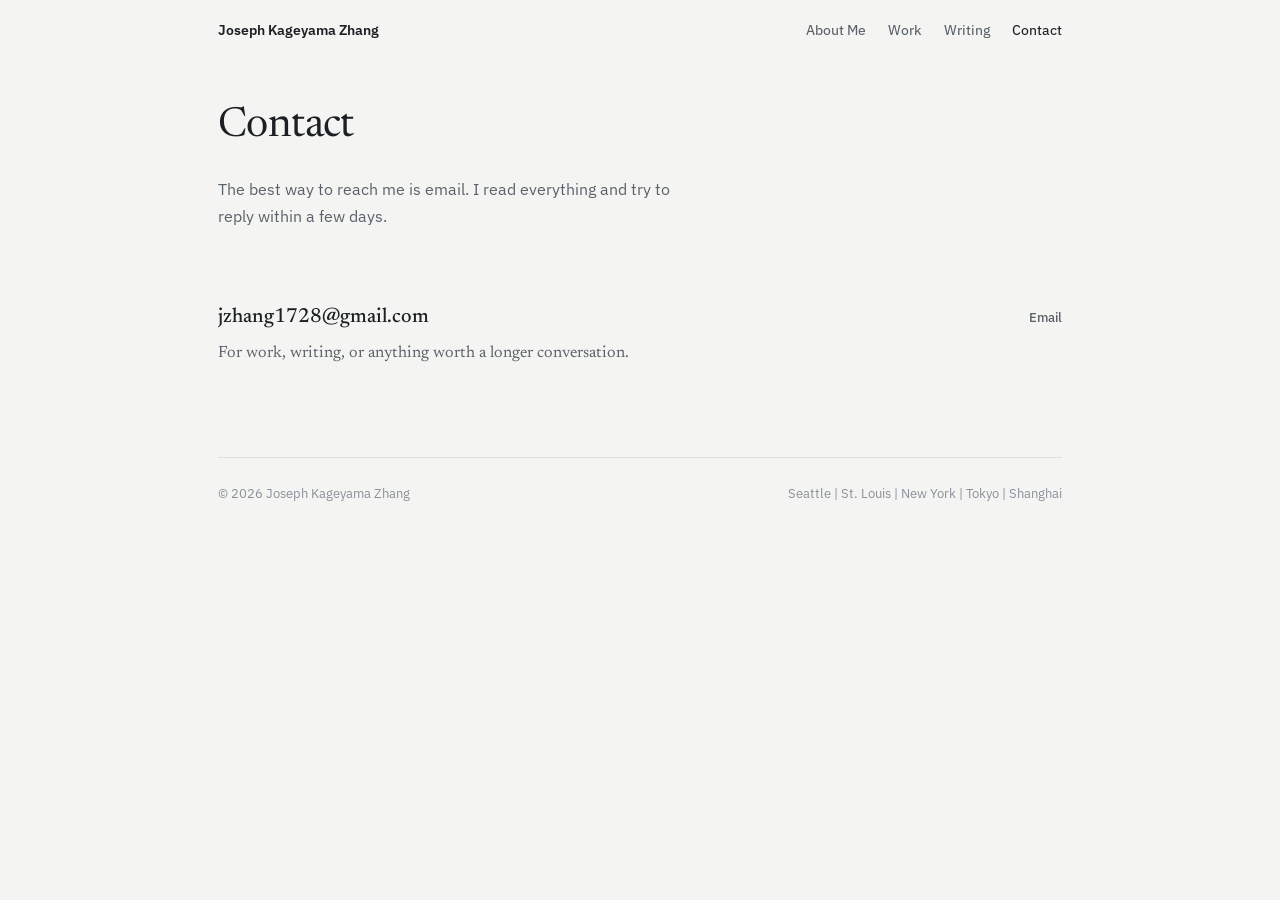
==== contact/index.html @ dd4a356c "Added Contact" ====
<!DOCTYPE html>
<html lang="en">
<head>
<meta charset="UTF-8">
<meta name="viewport" content="width=device-width, initial-scale=1.0">
<title>Contact — Joseph Kageyama Zhang</title>
<link rel="preconnect" href="https://fonts.googleapis.com">
<link rel="preconnect" href="https://fonts.gstatic.com" crossorigin>
<link href="https://fonts.googleapis.com/css2?family=Newsreader:ital,opsz,wght@0,6..72,400;0,6..72,500;1,6..72,400&family=IBM+Plex+Mono:wght@400;500&family=IBM+Plex+Sans:wght@400;450;500;600&display=swap" rel="stylesheet">
<link rel="stylesheet" href="../styles.css">
</head>
<body>

<div class="wrap">
  <header id="hdr">
    <div class="bar">
      <a class="mark" href="../">Joseph Kageyama Zhang</a>
      <nav>
        <a href="../#about">About Me</a>
        <a href="../work/">Work</a>
        <a href="../writing/">Writing</a>
        <a href="../contact/" class="current" aria-current="page">Contact</a>
      </nav>
    </div>
  </header>

  <main>
    <div class="pagehead">
      <h1 class="page-title">Contact</h1>
      <p class="tag in">The best way to reach me is email. I read everything and try to reply within a few days.</p>
    </div>

    <section>
      <div class="list">
        <a class="row" href="mailto:jzhang1728@gmail.com">
          <span class="title">jzhang1728@gmail.com</span>
          <span class="meta"><span class="kind">Email</span></span>
          <span class="desc">For work, writing, or anything worth a longer conversation.</span>
        </a>
      </div>
    </section>
  </main>

  <footer>
    <span>&copy; <span id="yr"></span> Joseph Kageyama Zhang</span>
    <span>Seattle | St. Louis | New York | Tokyo | Shanghai</span>
  </footer>
</div>

<script>
(function(){
  document.getElementById('yr').textContent = new Date().getFullYear();
  var hdr = document.getElementById('hdr');
  window.addEventListener('scroll', function(){
    hdr.classList.toggle('stuck', window.scrollY > 10);
  }, {passive:true});
})();
</script>

</body>
</html>
---- styles.css ----
:root{
  --paper:#F4F5F3;
  --ink:#1C2024;
  --muted:#5A6169;
  --faint:#8A9098;
  --accent:#2C5F4E;
  --navy:#1D3B73;
  --rule:#DCE0DA;
  --measure:600px;
}
*{box-sizing:border-box;}
html{-webkit-text-size-adjust:100%;scroll-behavior:smooth;}
body{
  margin:0;background:var(--paper);color:var(--ink);
  font-family:"Newsreader",Georgia,serif;font-size:20px;line-height:1.62;
  -webkit-font-smoothing:antialiased;text-rendering:optimizeLegibility;
}
.wrap{max-width:900px;margin:0 auto;padding:0 28px;}
a{color:inherit;text-decoration:none;}
a:focus-visible,.row:focus-visible{outline:2px solid var(--accent);outline-offset:3px;border-radius:2px;}

/* header */
header{position:sticky;top:0;z-index:10;background:rgba(244,245,243,.86);backdrop-filter:blur(6px);border-bottom:1px solid transparent;transition:border-color .3s ease;}
header.stuck{border-color:var(--rule);}
.bar{display:flex;align-items:baseline;justify-content:space-between;gap:20px;padding:18px 0;}
.mark{font-family:"IBM Plex Sans",sans-serif;font-weight:600;font-size:.9rem;color:var(--ink);}
nav{font-family:"IBM Plex Sans",sans-serif;font-size:.86rem;font-weight:450;display:flex;gap:22px;}
nav a{color:var(--muted);transition:color .18s ease;}
nav a:hover{color:var(--accent);}
nav a.current{color:var(--ink);}

/* hero + animation */
.hero{min-height:66vh;display:flex;flex-direction:column;justify-content:center;padding:40px 0 30px;}
.name{
  position:relative;
  font-family:"IBM Plex Mono",monospace;
  font-size:clamp(2rem,5.2vw,3.6rem);
  line-height:1.08;font-weight:500;margin:0;color:var(--ink);
  letter-spacing:0;white-space:nowrap;transition:opacity .26s ease;
}
.name.serif{font-family:"Newsreader",serif;font-weight:400;letter-spacing:-0.015em;}
.name.dissolving .word{opacity:0;}
.name .word{display:inline-block;margin-right:.3em;white-space:nowrap;transition:opacity .24s ease;}
.name .ch{display:inline-block;}
.name .ch.scrambling{color:var(--navy);opacity:.9;}
/* sweeping underline -> contracts into a flickering navy proof square */
.swipe{
  position:absolute;left:0;bottom:-0.03em;
  width:0;height:3px;background:var(--navy);border-radius:1px;
  will-change:left,width,height;
}
.swipe.box{
  border-radius:2px;
  transition:left .3s ease,width .3s ease,height .3s ease,bottom .3s ease;
  animation:blink 2.0s steps(1) infinite;
}
@keyframes blink{50%{opacity:0;}}
.tag{
  font-family:"IBM Plex Sans",sans-serif;font-size:1.02rem;color:var(--muted);
  margin:26px 0 0;max-width:46ch;opacity:0;transform:translateY(6px);
  transition:opacity .6s ease,transform .6s ease;
}
.tag.in{opacity:1;transform:none;}

/* subpage heading */
.pagehead{padding:44px 0 4px;}
.page-title{
  font-family:"Newsreader",serif;font-weight:400;letter-spacing:-0.015em;
  font-size:clamp(1.9rem,4vw,2.6rem);line-height:1.1;margin:0;color:var(--ink);
}

/* sections */
section{padding:52px 0 8px;}
.head{display:flex;align-items:baseline;justify-content:space-between;padding-bottom:14px;margin-bottom:22px;border-bottom:1px solid var(--rule);}
.head h2{font-family:"IBM Plex Sans",sans-serif;font-size:.92rem;font-weight:600;margin:0;color:var(--ink);}
.head .note{font-family:"IBM Plex Sans",sans-serif;font-size:.82rem;color:var(--faint);}
a.note{transition:color .16s ease;}
a.note:hover{color:var(--accent);}

.prose{max-width:var(--measure);}
.prose p{margin:0 0 16px;}

/* work / writing lists */
.list{max-width:100%;}
.row{display:grid;grid-template-columns:1fr auto;gap:5px 26px;align-items:baseline;padding:20px 0;border-bottom:1px solid var(--rule);}
.row:last-child{border-bottom:0;}
.row .title{font-size:1.28rem;font-weight:500;line-height:1.25;transition:color .16s ease;}
.row:hover .title,.row:focus-visible .title{color:var(--accent);}
.row .desc{grid-column:1 / 2;color:var(--muted);font-size:1.02rem;line-height:1.5;margin-top:5px;max-width:56ch;}
.meta{font-family:"IBM Plex Sans",sans-serif;font-size:.8rem;color:var(--faint);text-align:right;white-space:nowrap;display:flex;flex-direction:column;gap:2px;line-height:1.4;}
.meta .kind{color:var(--muted);font-weight:500;}

footer{margin-top:64px;padding:26px 0 46px;border-top:1px solid var(--rule);font-family:"IBM Plex Sans",sans-serif;font-size:.8rem;color:var(--faint);display:flex;justify-content:space-between;gap:14px;flex-wrap:wrap;}

@media (max-width:560px){
  body{font-size:18px;}
  .name{font-size:clamp(1.2rem,6vw,1.9rem);}
  .row{grid-template-columns:1fr;}
  .meta{text-align:left;flex-direction:row;gap:12px;margin-top:8px;}
  nav{gap:15px;}
  .hero{min-height:60vh;}
}
@media (prefers-reduced-motion:reduce){
  .tag{transition:none;}
  .swipe.box{transition:none;animation:none;}
  html{scroll-behavior:auto;}
}
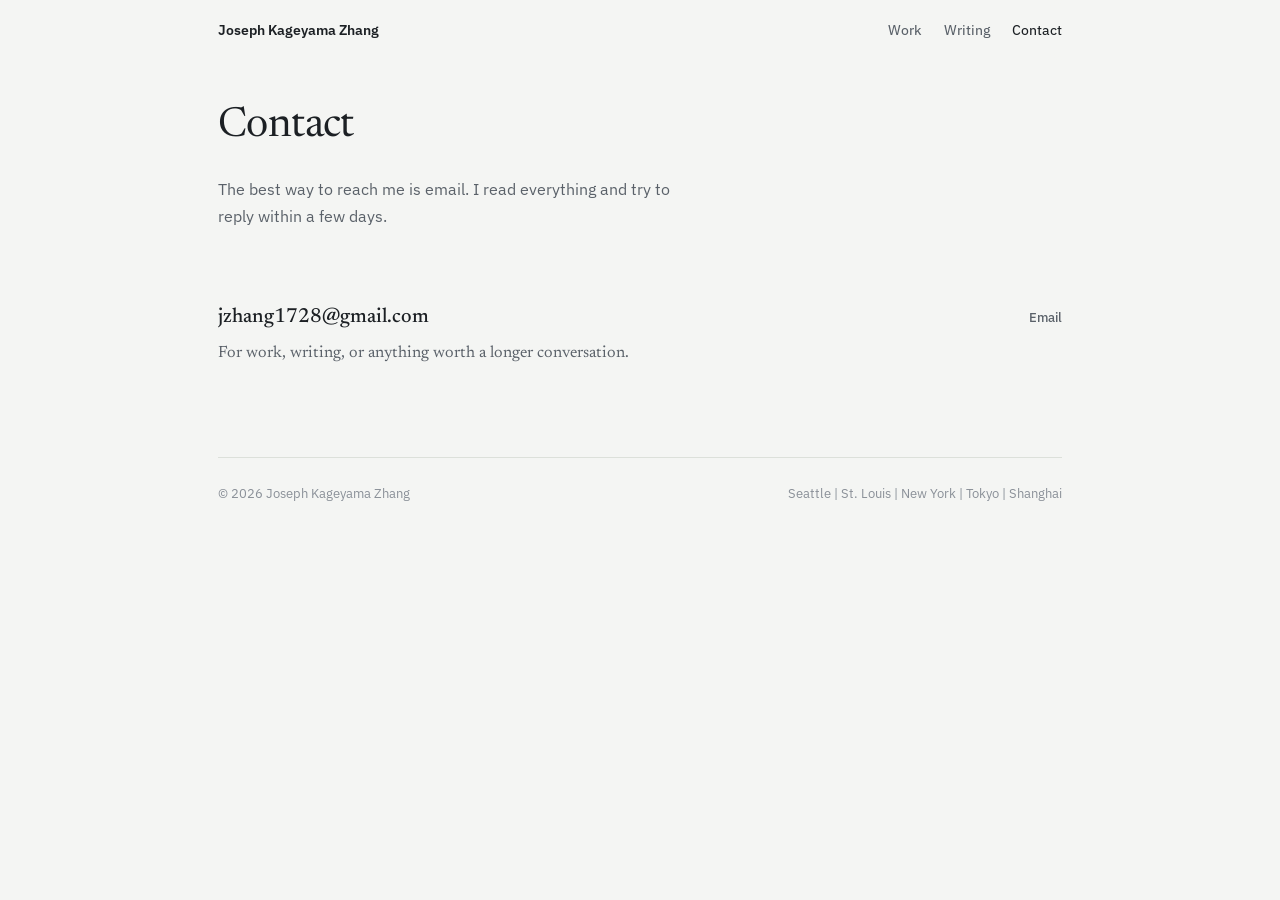
==== commit 071423dc: "Edited Wording" ====
--- a/contact/index.html
+++ b/contact/index.html
@@ -16,7 +16,6 @@
     <div class="bar">
       <a class="mark" href="../">Joseph Kageyama Zhang</a>
       <nav>
-        <a href="../#about">About Me</a>
         <a href="../work/">Work</a>
         <a href="../writing/">Writing</a>
         <a href="../contact/" class="current" aria-current="page">Contact</a>
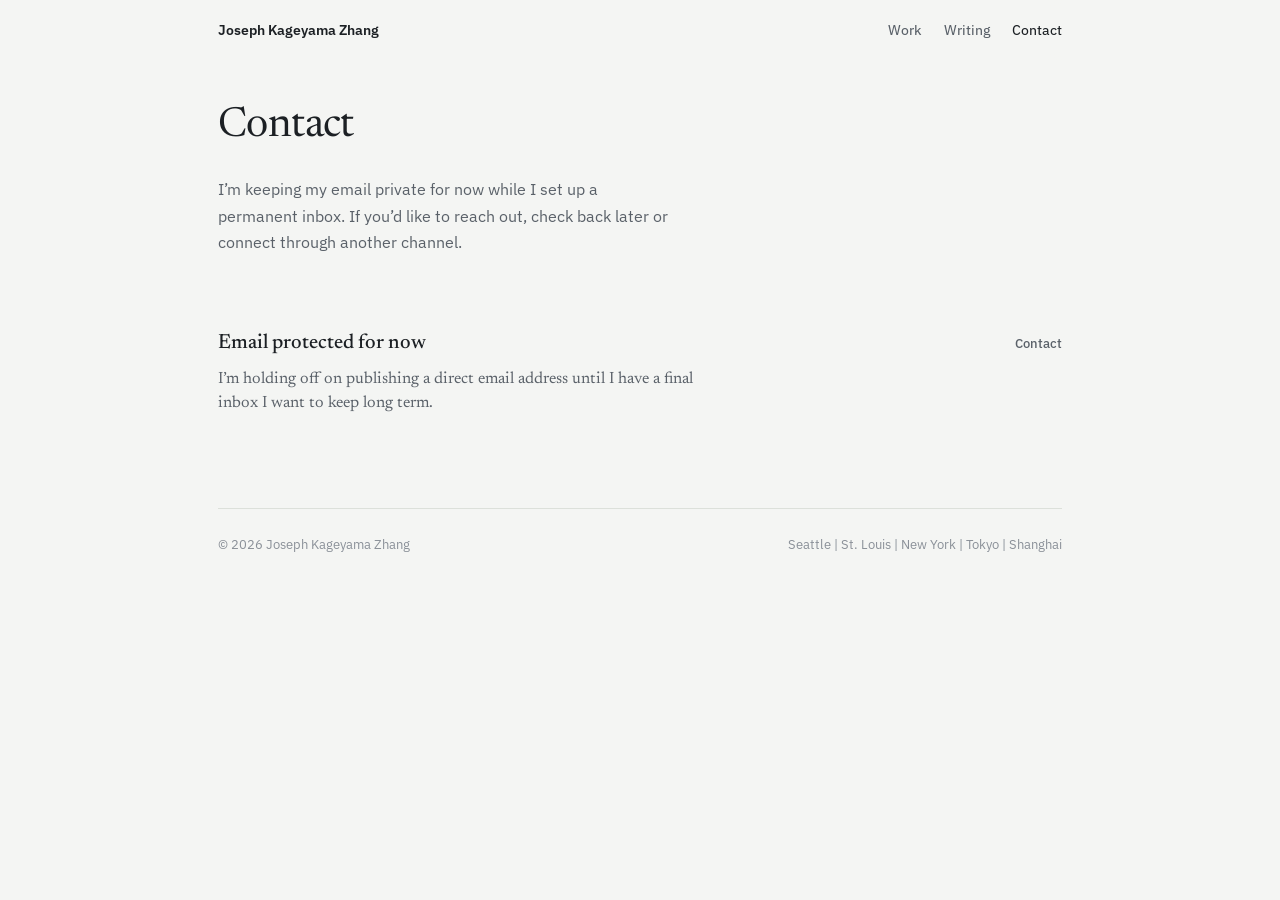
==== commit d26adea3: "Edited wording and sections" ====
--- a/contact/index.html
+++ b/contact/index.html
@@ -26,16 +26,16 @@
   <main>
     <div class="pagehead">
       <h1 class="page-title">Contact</h1>
-      <p class="tag in">The best way to reach me is email. I read everything and try to reply within a few days.</p>
+      <p class="tag in">I’m keeping my email private for now while I set up a permanent inbox. If you’d like to reach out, check back later or connect through another channel.</p>
     </div>
 
     <section>
       <div class="list">
-        <a class="row" href="mailto:jzhang1728@gmail.com">
-          <span class="title">jzhang1728@gmail.com</span>
-          <span class="meta"><span class="kind">Email</span></span>
-          <span class="desc">For work, writing, or anything worth a longer conversation.</span>
-        </a>
+        <div class="row" aria-label="Protected email">
+          <span class="title">Email protected for now</span>
+          <span class="meta"><span class="kind">Contact</span></span>
+          <span class="desc">I’m holding off on publishing a direct email address until I have a final inbox I want to keep long term.</span>
+        </div>
       </div>
     </section>
   </main>
